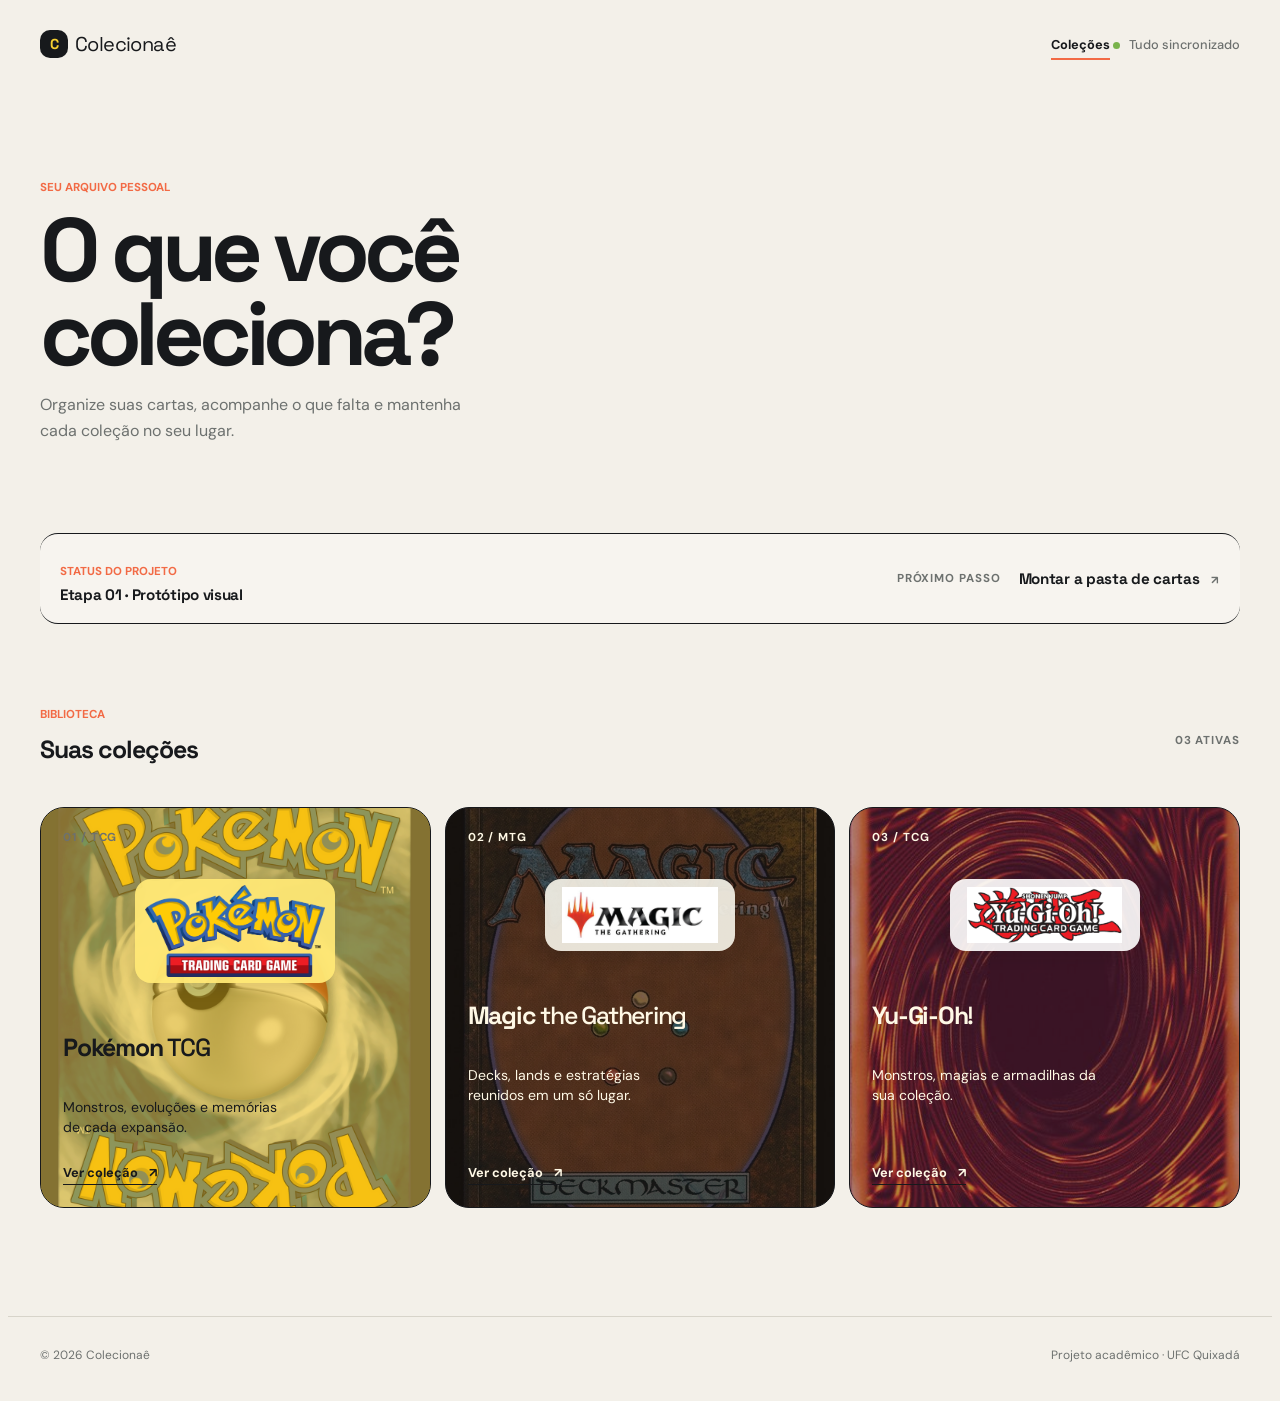
==== index.html @ ff7be31e "feat: adiciona prototipo visual do Colecionae" ====
<!DOCTYPE html>
<html lang="pt-BR">
<head>
    <meta charset="UTF-8">
    <meta name="viewport" content="width=device-width, initial-scale=1.0">
    <title>Colecionaê - Sua Pasta Digital</title>
    <link rel="stylesheet" href="styles.css">
    <link rel="preconnect" href="https://fonts.googleapis.com">
    <link rel="preconnect" href="https://fonts.gstatic.com" crossorigin>
    <link href="https://fonts.googleapis.com/css2?family=DM+Sans:wght@400;500;700&family=Space+Grotesk:wght@500;600;700&display=swap" rel="stylesheet">
</head>
<body>

    <header class="header">
        <div class="container">
            <a class="logo" href="index.html"><span class="logo-mark">C</span> Colecionaê</a>
            <nav class="nav" aria-label="Navegação principal">
                <a class="nav-link active" href="#colecoes">Coleções</a>
                <span class="sync-status"><span class="status-dot"></span> Tudo sincronizado</span>
            </nav>
        </div>
    </header>

    <main class="container">
        <section class="intro" aria-labelledby="page-title">
            <p class="eyebrow">Seu arquivo pessoal</p>
            <h1 id="page-title">O que você coleciona?</h1>
            <p class="intro-copy">Organize suas cartas, acompanhe o que falta e mantenha cada coleção no seu lugar.</p>
        </section>

        <aside class="project-status" aria-label="Status do projeto">
            <div>
                <p class="eyebrow">Status do projeto</p>
                <strong>Etapa 01 · Protótipo visual</strong>
            </div>
            <div class="status-next">
                <span>Próximo passo</span>
                <strong>Montar a pasta de cartas <span aria-hidden="true">↗</span></strong>
            </div>
        </aside>

        <section class="game-selection" id="colecoes" aria-labelledby="collections-title">
            <div class="section-heading">
                <div>
                    <p class="eyebrow">Biblioteca</p>
                    <h2 id="collections-title">Suas coleções</h2>
                </div>
                <span class="collection-count">03 ativas</span>
            </div>

            <div class="game-cards-grid">
                <article class="game-card pokemon">
                    <span class="card-index">01 / TCG</span>
                    <div class="card-logo pokemon-logo">
                        <img src="assets/logos/Pokémon_Trading_Card_Game_logo.svg.webp" alt="Pokémon Trading Card Game">
                    </div>
                    <h3>Pokémon <span>TCG</span></h3>
                    <p>Monstros, evoluções e memórias de cada expansão.</p>
                    <a href="#colecoes" class="btn">Ver coleção <span aria-hidden="true">↗</span></a>
                </article>
                <article class="game-card magic">
                    <span class="card-index">02 / MTG</span>
                    <div class="card-logo magic-logo">
                        <img src="assets/logos/mtg.jpeg" alt="Magic: The Gathering">
                    </div>
                    <h3>Magic <span>the Gathering</span></h3>
                    <p>Decks, lands e estratégias reunidos em um só lugar.</p>
                    <a href="#colecoes" class="btn">Ver coleção <span aria-hidden="true">↗</span></a>
                </article>
                <article class="game-card yugioh">
                    <span class="card-index">03 / TCG</span>
                    <div class="card-logo yugioh-logo">
                        <img src="assets/logos/ygo.png" alt="Yu-Gi-Oh! Trading Card Game">
                    </div>
                    <h3>Yu-Gi-Oh<span>!</span></h3>
                    <p>Monstros, magias e armadilhas da sua coleção.</p>
                    <a href="#colecoes" class="btn">Ver coleção <span aria-hidden="true">↗</span></a>
                </article>
            </div>
        </section>

    </main>

    <footer class="footer">
        <div class="container footer-content">
            <p>© 2026 Colecionaê</p>
            <p>Projeto acadêmico · UFC Quixadá</p>
        </div>
    </footer>

</body>
</html>
---- styles.css ----
:root {
    --ink: #17191c;
    --muted: #6d716f;
    --paper: #f3f0e9;
    --line: #d7d4ca;
    --orange: #f26a45;
    --pokemon-yellow: #f6cf31;
    --magic-red: #b52e30;
    --magic-gold: #e6b958;
    --yugioh-wine: #6d1836;
    --yugioh-gold: #d1a342;
}

* {
    padding: 0;
    box-sizing: border-box;
}

body {
    background: var(--paper);
    color: var(--ink);
    display: flex;
    flex-direction: column;
    min-height: 100vh;
    font-family: 'DM Sans', sans-serif;
}

.container {
    width: 100%;
    margin: 0 auto;
    padding: 0 32px;
}

.header {
    padding: 22px 0;
}
.logo {
    display: inline-flex;
    align-items: center;
    color: var(--ink);
    font-family: 'Space Grotesk', sans-serif;
    font-size: 1.25rem;
    text-decoration: none;
    letter-spacing: -.03em;
}

.header .container,
.footer-content,
.section-heading {
    display: flex;
    align-items: center;
    justify-content: space-between;
}

.header .container,
.footer-content {
    gap: 24px;
}

.logo-mark {
    display: inline-grid;
    width: 28px;
    height: 28px;
    margin-right: 7px;
    place-items: center;
    background: var(--ink);
    color: var(--pokemon-yellow);
    font-size: .9rem;
    font-weight: 700;
    border-radius: 10px;
}
.nav {
    gap: 28px;
    font-size: .8rem;
    font-weight: 700;
}

.nav-link {
    color: var(--ink);
    text-decoration: none;
}

.nav-link.active {
    border-bottom: 2px solid var(--orange);
    padding-bottom: 5px;
}

.sync-status {
    color: var(--muted);
    font-weight: 500;
}

.status-dot {
    display: inline-block;
    width: 7px;
    height: 7px;
    margin-right: 6px;
    background: #79b34b;
    border-radius: 50%;
}

.intro {
    max-width: 700px;
    padding: 88px 0 74px;
}

.eyebrow {
    color: var(--orange);
    font-size: .72rem;
    font-weight: 700;
    text-transform: uppercase;
}

.intro h1 {
    margin: 13px 0 16px;
    font-family: 'Space Grotesk', sans-serif;
    font-size: clamp(3rem, 7vw, 6.2rem);
    line-height: .94;
    letter-spacing: -.07em;
}

.intro-copy {
    max-width: 430px;
    color: var(--muted);
    font-size: 1rem;
    line-height: 1.6;
}

.project-status {
    display: flex;
    align-items: center;
    justify-content: space-between;
    gap: 24px;
    margin-bottom: 72px;
    padding: 18px 20px;
    border-top: 1px solid var(--ink);
    border-bottom: 1px solid var(--ink);
    border-radius: 18px;
    background: rgba(255, 255, 255, .28);
}

.project-status .eyebrow {
    margin-bottom: 5px;
}

.project-status strong {
    font-family: 'Space Grotesk', sans-serif;
    font-size: .95rem;
    letter-spacing: -.02em;
}

.status-next {
    display: flex;
    align-items: center;
    gap: 18px;
    text-align: right;
}

.status-next span {
    color: var(--muted);
    font-size: .72rem;
    font-weight: 700;
    letter-spacing: .08em;
    text-transform: uppercase;
}

.status-next strong span {
    margin-left: 8px;
    font-family: 'DM Sans', sans-serif;
}

.game-selection {
    padding-bottom: 108px;
}

.section-heading {
    margin-bottom: 22px;
}

.section-heading h2 {
    margin-top: 5px;
    font-family: 'Space Grotesk', sans-serif;
    font-size: 1.55rem;
    letter-spacing: -.04em;
}

.collection-count,
.card-index {
    color: var(--muted);
    font-size: .72rem;
    font-weight: 700;
    letter-spacing: .08em;
    text-transform: uppercase;
}

.game-cards-grid {
    display: grid;
    grid-template-columns: repeat(3, 1fr);
    gap: 14px;
}

.game-card {
    min-height: 360px;
    padding: 22px;
    border: 1px solid var(--ink);
    border-radius: 24px;
    overflow: hidden;
    position: relative;
    display: flex;
    flex-direction: column;
    align-items: flex-start;
    transition: transform .25s ease, box-shadow .25s ease;
}

.game-card:hover {
    transform: translateY(-7px) rotate(-.5deg);
    box-shadow: 8px 10px 0 rgba(23, 25, 28, .9);
}

.pokemon {
    background-color: #f3c928;
}

.magic {
    color: #fff9e6;
    background-color: #19171c;
}

.yugioh {
    background-color: #681a39;
}

.game-card::before {
    position: absolute;
    inset: 0;
    z-index: 0;
    content: '';
    background-position: center;
    background-size: cover;
    opacity: .5;
    mix-blend-mode: normal;
}

.game-card::after {
    position: absolute;
    inset: 0;
    z-index: 0;
    content: '';
    opacity: .24;
    pointer-events: none;
}

.pokemon::before {
    background-image: url("assets/templates/pkmn.png");
}

.pokemon::after {
    background: var(--pokemon-yellow);
    mix-blend-mode: multiply;
}

.magic::before {
    background-image: url("assets/templates/Magic_card_back.webp");
}

.magic::after {
    background: var(--magic-red);
    opacity: .2;
    mix-blend-mode: multiply;
}

.yugioh::before {
    background-image: url("assets/templates/ygo.jpg");
}

.yugioh::after {
    background: var(--yugioh-blue);
    opacity: .22;
    mix-blend-mode: multiply;
}

.game-card > * {
    position: relative;
    z-index: 1;
}

.card-logo {
    width: 190px;
    height: 72px;
    align-self: center;
    margin: 34px 0 24px;
    padding: 8px 13px;
    border-radius: 16px;
    overflow: hidden;
    background: rgba(255, 255, 255, .78);
    box-shadow: 0 5px 16px rgba(23, 25, 28, .12);
}

.card-logo img {
    width: 100%;
    height: 100%;
    object-fit: contain;
    object-position: center;
}

.pokemon-logo {
    width: 200px;
    height: 104px;
    padding: 5px 10px;
    background: rgba(255, 232, 117, .94);
    border: 2px solid var(--pokemon-blue);
}

.magic-logo {
    background: rgba(245, 241, 231, .92);
    border-color: var(--magic-gold);
}

.yugioh-logo {
    background: rgba(255, 255, 255, .9);
    border-color: var(--yugioh-gold);
}

.game-card h3 {
    font-family: 'Space Grotesk', sans-serif;
    font-size: 1.55rem;
    letter-spacing: -.05em;
}

.game-card h3 span {
    font-weight: 500;
}

.magic h3,
.magic .card-index,
.magic p,
.magic .btn,
.yugioh h3,
.yugioh .card-index,
.yugioh p,
.yugioh .btn {
    color: #fff9e6;
}

.game-card p {
    max-width: 230px;
    margin: 9px 0 26px;
    font-size: .88rem;
    line-height: 1.45;
}

.btn {
    margin-top: auto;
    color: var(--ink);
    border-bottom: 1px solid var(--ink);
    padding-bottom: 3px;
    text-decoration: none;
    font-size: .8rem;
    font-weight: 700;
    transition: padding .2s ease, background-color .2s ease;
}

.btn:hover {
    padding: 8px 12px 7px;
    border-bottom-color: transparent;
    border-radius: 999px;
    background: rgba(255, 255, 255, .36);
}

.btn span {
    display: inline-block;
    margin-left: 8px;
    transition: transform .2s ease;
}

.footer {
    border-top: 1px solid var(--line);
    color: var(--muted);
    font-size: .75rem;
    padding: 18px 0;
}

@media (max-width: 720px) {
    .container { padding: 0 20px; }
    .nav { gap: 14px; }
    .sync-status { display: none; }
    .intro { padding: 64px 0 56px; }
    .project-status { align-items: flex-start; flex-direction: column; margin-bottom: 56px; }
    .status-next { align-items: flex-start; flex-direction: column; gap: 5px; text-align: left; }
    .game-cards-grid { grid-template-columns: 1fr; }
    .game-card { min-height: 300px; }
    .card-logo { margin-top: 28px; }
    .footer-content { align-items: flex-start; flex-direction: column; gap: 5px; }
}
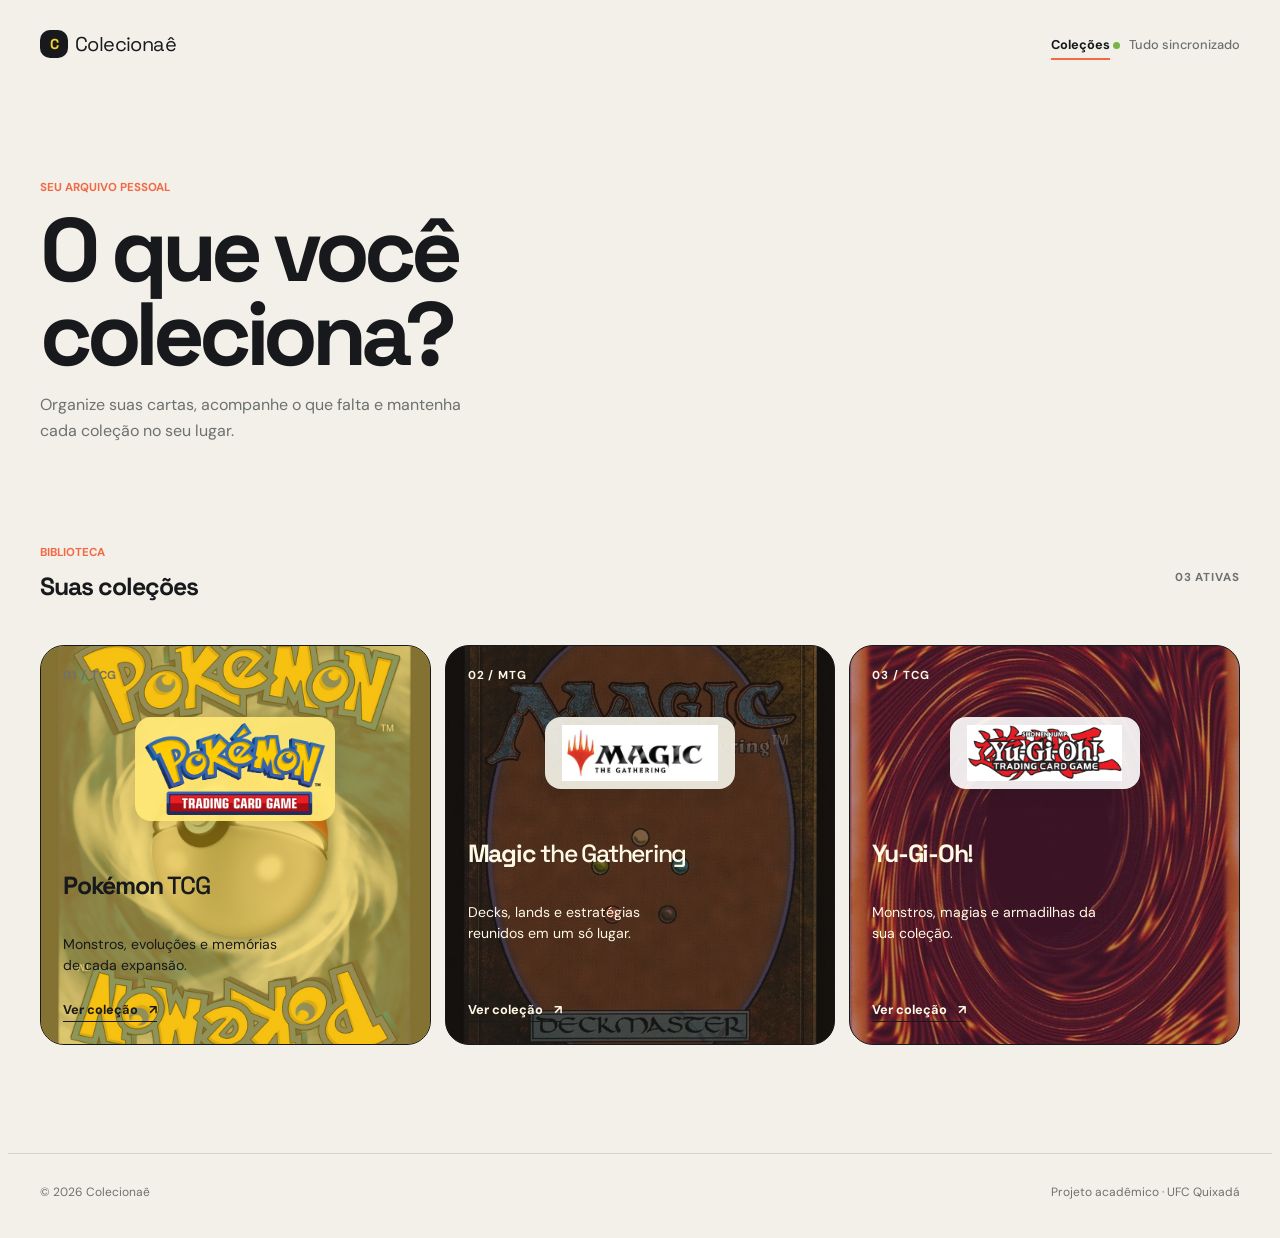
==== commit a1e526f9: "feat: finaliza prototipo navegavel das colecoes" ====
--- a/index.html
+++ b/index.html
@@ -28,17 +28,6 @@
             <p class="intro-copy">Organize suas cartas, acompanhe o que falta e mantenha cada coleção no seu lugar.</p>
         </section>
 
-        <aside class="project-status" aria-label="Status do projeto">
-            <div>
-                <p class="eyebrow">Status do projeto</p>
-                <strong>Etapa 01 · Protótipo visual</strong>
-            </div>
-            <div class="status-next">
-                <span>Próximo passo</span>
-                <strong>Montar a pasta de cartas <span aria-hidden="true">↗</span></strong>
-            </div>
-        </aside>
-
         <section class="game-selection" id="colecoes" aria-labelledby="collections-title">
             <div class="section-heading">
                 <div>
@@ -56,7 +45,7 @@
                     </div>
                     <h3>Pokémon <span>TCG</span></h3>
                     <p>Monstros, evoluções e memórias de cada expansão.</p>
-                    <a href="#colecoes" class="btn">Ver coleção <span aria-hidden="true">↗</span></a>
+                    <a href="pokemon.html" class="btn">Ver coleção <span aria-hidden="true">↗</span></a>
                 </article>
                 <article class="game-card magic">
                     <span class="card-index">02 / MTG</span>
@@ -65,7 +54,7 @@
                     </div>
                     <h3>Magic <span>the Gathering</span></h3>
                     <p>Decks, lands e estratégias reunidos em um só lugar.</p>
-                    <a href="#colecoes" class="btn">Ver coleção <span aria-hidden="true">↗</span></a>
+                    <a href="magic.html" class="btn">Ver coleção <span aria-hidden="true">↗</span></a>
                 </article>
                 <article class="game-card yugioh">
                     <span class="card-index">03 / TCG</span>
@@ -74,7 +63,7 @@
                     </div>
                     <h3>Yu-Gi-Oh<span>!</span></h3>
                     <p>Monstros, magias e armadilhas da sua coleção.</p>
-                    <a href="#colecoes" class="btn">Ver coleção <span aria-hidden="true">↗</span></a>
+                    <a href="yugioh.html" class="btn">Ver coleção <span aria-hidden="true">↗</span></a>
                 </article>
             </div>
         </section>
--- a/styles.css
+++ b/styles.css
@@ -391,4 +391,195 @@
     .game-card { min-height: 300px; }
     .card-logo { margin-top: 28px; }
     .footer-content { align-items: flex-start; flex-direction: column; gap: 5px; }
+}
+
+.back-link {
+    display: inline-block;
+    margin-top: 28px;
+    color: var(--muted);
+    font-size: .8rem;
+    font-weight: 700;
+    text-decoration: none;
+}
+
+.back-link:hover {
+    color: var(--ink);
+}
+
+.collection-hero {
+    display: flex;
+    align-items: flex-end;
+    justify-content: space-between;
+    gap: 32px;
+    padding: 76px 0 52px;
+}
+
+.collection-hero-copy {
+    max-width: 620px;
+}
+
+.collection-hero h1 {
+    margin: 12px 0 16px;
+    font-family: 'Space Grotesk', sans-serif;
+    font-size: clamp(3rem, 8vw, 6.5rem);
+    line-height: .92;
+    letter-spacing: -.07em;
+}
+
+.collection-hero-copy > p:last-child {
+    max-width: 440px;
+    color: var(--muted);
+    line-height: 1.6;
+}
+
+.collection-hero-logo {
+    width: min(290px, 35vw);
+    height: 130px;
+    padding: 12px;
+    object-fit: contain;
+    border: 2px solid var(--pokemon-blue);
+    border-radius: 22px;
+    background: rgba(255, 232, 117, .94);
+}
+
+.magic-collection .collection-hero-logo {
+    border-color: var(--magic-gold);
+    background: rgba(245, 241, 231, .92);
+}
+
+.yugioh-collection .collection-hero-logo {
+    border-color: var(--yugioh-gold);
+    background: rgba(255, 255, 255, .9);
+}
+
+.collection-summary {
+    display: grid;
+    grid-template-columns: repeat(3, 1fr);
+    margin-bottom: 78px;
+    border-top: 1px solid var(--ink);
+    border-bottom: 1px solid var(--ink);
+}
+
+.collection-summary div {
+    display: flex;
+    flex-direction: column;
+    gap: 8px;
+    padding: 18px 20px;
+    border-right: 1px solid var(--line);
+}
+
+.collection-summary div:last-child {
+    border-right: 0;
+}
+
+.collection-summary span {
+    color: var(--muted);
+    font-size: .72rem;
+    font-weight: 700;
+    letter-spacing: .08em;
+    text-transform: uppercase;
+}
+
+.collection-summary strong {
+    font-family: 'Space Grotesk', sans-serif;
+    font-size: 1.8rem;
+}
+
+.binder-section {
+    padding-bottom: 108px;
+    overflow-x: auto;
+}
+
+.binder-grid {
+    display: grid;
+    grid-template-columns: repeat(3, 1fr);
+    grid-template-rows: repeat(3, minmax(260px, auto));
+    gap: 14px;
+    min-width: 720px;
+}
+
+.card-slot {
+    min-height: 260px;
+    padding: 18px;
+    border: 1px solid var(--line);
+    border-radius: 18px;
+    display: flex;
+    flex-direction: column;
+    justify-content: flex-end;
+    position: relative;
+    overflow: hidden;
+}
+
+.card-slot-filled {
+    color: #fff;
+    background: linear-gradient(160deg, rgba(20, 72, 140, .25), rgba(11, 34, 73, .9)), url('assets/templates/pkmn.png') center / cover;
+}
+
+.magic-collection .card-slot-filled {
+    background: linear-gradient(160deg, rgba(154, 28, 40, .25), rgba(25, 23, 28, .94)), url('assets/templates/Magic_card_back.webp') center / cover;
+}
+
+.yugioh-collection .card-slot-filled {
+    background: linear-gradient(160deg, rgba(109, 24, 54, .2), rgba(42, 8, 24, .94)), url('assets/templates/ygo.jpg') center / cover;
+}
+
+.magic-collection .slot-art {
+    color: var(--magic-gold);
+}
+
+.yugioh-collection .slot-art {
+    color: var(--yugioh-gold);
+}
+
+.card-slot-empty {
+    color: var(--muted);
+    justify-content: center;
+    border-style: dashed;
+    background: rgba(255, 255, 255, .24);
+}
+
+.slot-number {
+    position: absolute;
+    top: 16px;
+    right: 18px;
+    font-size: .72rem;
+    font-weight: 700;
+    letter-spacing: .08em;
+}
+
+.slot-art {
+    margin-bottom: auto;
+    padding-top: 34px;
+    color: var(--pokemon-yellow);
+    font-family: 'Space Grotesk', sans-serif;
+    font-size: 1.8rem;
+    font-weight: 700;
+}
+
+.card-slot h3 {
+    font-family: 'Space Grotesk', sans-serif;
+    font-size: 1.2rem;
+}
+
+.card-slot p {
+    margin-top: 5px;
+    font-size: .8rem;
+    line-height: 1.4;
+}
+
+.card-slot-empty strong {
+    color: var(--ink);
+    font-family: 'Space Grotesk', sans-serif;
+}
+
+.card-slot-empty p {
+    max-width: 170px;
+}
+
+@media (max-width: 720px) {
+    .collection-hero { align-items: flex-start; flex-direction: column; padding: 56px 0 40px; }
+    .collection-hero-logo { width: min(290px, 100%); }
+    .collection-summary { grid-template-columns: 1fr; }
+    .collection-summary div { border-right: 0; border-bottom: 1px solid var(--line); }
+    .collection-summary div:last-child { border-bottom: 0; }
 }
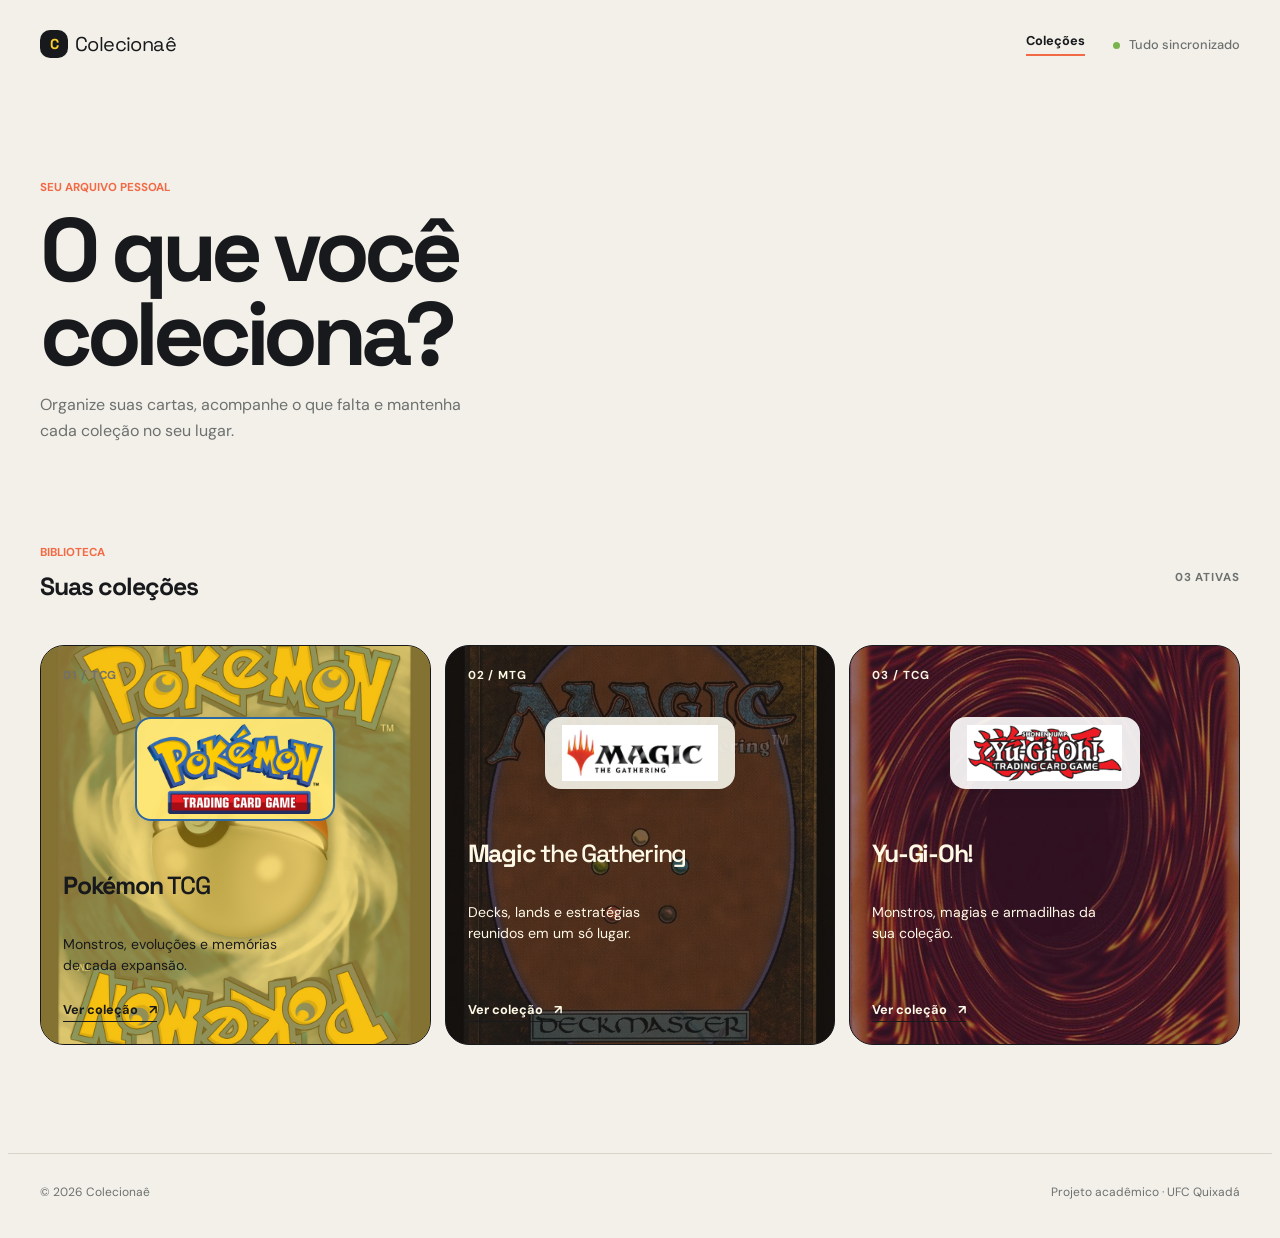
==== commit e0a70502: "Modulariza CSS e torna cards clicáveis" ====
--- a/index.html
+++ b/index.html
@@ -4,7 +4,8 @@
     <meta charset="UTF-8">
     <meta name="viewport" content="width=device-width, initial-scale=1.0">
     <title>Colecionaê - Sua Pasta Digital</title>
-    <link rel="stylesheet" href="styles.css">
+    <link rel="stylesheet" href="css/base.css">
+    <link rel="stylesheet" href="css/home.css">
     <link rel="preconnect" href="https://fonts.googleapis.com">
     <link rel="preconnect" href="https://fonts.gstatic.com" crossorigin>
     <link href="https://fonts.googleapis.com/css2?family=DM+Sans:wght@400;500;700&family=Space+Grotesk:wght@500;600;700&display=swap" rel="stylesheet">
@@ -38,33 +39,33 @@
             </div>
 
             <div class="game-cards-grid">
-                <article class="game-card pokemon">
+                <a class="game-card pokemon" href="pages/pokemon.html" aria-label="Abrir coleção Pokémon TCG">
                     <span class="card-index">01 / TCG</span>
                     <div class="card-logo pokemon-logo">
                         <img src="assets/logos/Pokémon_Trading_Card_Game_logo.svg.webp" alt="Pokémon Trading Card Game">
                     </div>
                     <h3>Pokémon <span>TCG</span></h3>
                     <p>Monstros, evoluções e memórias de cada expansão.</p>
-                    <a href="pokemon.html" class="btn">Ver coleção <span aria-hidden="true">↗</span></a>
-                </article>
-                <article class="game-card magic">
+                    <span class="btn" aria-hidden="true">Ver coleção <span>↗</span></span>
+                </a>
+                <a class="game-card magic" href="pages/magic.html" aria-label="Abrir coleção Magic: The Gathering">
                     <span class="card-index">02 / MTG</span>
                     <div class="card-logo magic-logo">
                         <img src="assets/logos/mtg.jpeg" alt="Magic: The Gathering">
                     </div>
                     <h3>Magic <span>the Gathering</span></h3>
                     <p>Decks, lands e estratégias reunidos em um só lugar.</p>
-                    <a href="magic.html" class="btn">Ver coleção <span aria-hidden="true">↗</span></a>
-                </article>
-                <article class="game-card yugioh">
+                    <span class="btn" aria-hidden="true">Ver coleção <span>↗</span></span>
+                </a>
+                <a class="game-card yugioh" href="pages/yugioh.html" aria-label="Abrir coleção Yu-Gi-Oh!">
                     <span class="card-index">03 / TCG</span>
                     <div class="card-logo yugioh-logo">
                         <img src="assets/logos/ygo.png" alt="Yu-Gi-Oh! Trading Card Game">
                     </div>
                     <h3>Yu-Gi-Oh<span>!</span></h3>
                     <p>Monstros, magias e armadilhas da sua coleção.</p>
-                    <a href="yugioh.html" class="btn">Ver coleção <span aria-hidden="true">↗</span></a>
-                </article>
+                    <span class="btn" aria-hidden="true">Ver coleção <span>↗</span></span>
+                </a>
             </div>
         </section>
 
--- a/css/base.css
+++ b/css/base.css
@@ -0,0 +1,196 @@
+/* Cores compartilhadas */
+:root {
+    --ink: #17191c;
+    --muted: #6d716f;
+    --paper: #f3f0e9;
+    --line: #d7d4ca;
+    --orange: #f26a45;
+    --pokemon-yellow: #f6cf31;
+    --pokemon-blue: #2b67a5;
+    --magic-red: #b52e30;
+    --magic-gold: #e6b958;
+    --yugioh-wine: #6d1836;
+    --yugioh-gold: #d1a342;
+    --yugioh-blue: #263c72;
+}
+
+* {
+    padding: 0;
+    box-sizing: border-box;
+}
+
+body {
+    background: var(--paper);
+    color: var(--ink);
+    display: flex;
+    flex-direction: column;
+    min-height: 100vh;
+    font-family: 'DM Sans', sans-serif;
+}
+
+.container {
+    width: 100%;
+    margin: 0 auto;
+    padding: 0 32px;
+}
+
+.header {
+    padding: 22px 0;
+}
+
+.logo {
+    display: inline-flex;
+    align-items: center;
+    color: var(--ink);
+    font-family: 'Space Grotesk', sans-serif;
+    font-size: 1.25rem;
+    text-decoration: none;
+    letter-spacing: -.03em;
+}
+
+.header .container,
+.footer-content {
+    display: flex;
+    align-items: center;
+    justify-content: space-between;
+    gap: 24px;
+}
+
+.logo-mark {
+    display: inline-grid;
+    width: 28px;
+    height: 28px;
+    margin-right: 7px;
+    place-items: center;
+    background: var(--ink);
+    color: var(--pokemon-yellow);
+    font-size: .9rem;
+    font-weight: 700;
+    border-radius: 10px;
+}
+
+.nav {
+    display: flex;
+    align-items: center;
+    gap: 28px;
+    font-size: .8rem;
+    font-weight: 700;
+}
+
+.nav-link {
+    color: var(--ink);
+    text-decoration: none;
+}
+
+.nav-link.active {
+    border-bottom: 2px solid var(--orange);
+    padding-bottom: 5px;
+}
+
+.sync-status {
+    color: var(--muted);
+    font-weight: 500;
+}
+
+.status-dot {
+    display: inline-block;
+    width: 7px;
+    height: 7px;
+    margin-right: 6px;
+    background: #79b34b;
+    border-radius: 50%;
+}
+
+.section-heading {
+    display: flex;
+    align-items: center;
+    justify-content: space-between;
+    margin-bottom: 22px;
+}
+
+.section-heading h2 {
+    margin-top: 5px;
+    font-family: 'Space Grotesk', sans-serif;
+    font-size: 1.55rem;
+    letter-spacing: -.04em;
+}
+
+.eyebrow {
+    color: var(--orange);
+    font-size: .72rem;
+    font-weight: 700;
+    text-transform: uppercase;
+}
+
+.collection-count,
+.card-index {
+    color: var(--muted);
+    font-size: .72rem;
+    font-weight: 700;
+    letter-spacing: .08em;
+    text-transform: uppercase;
+}
+
+.btn {
+    margin-top: auto;
+    color: var(--ink);
+    border-bottom: 1px solid var(--ink);
+    padding-bottom: 3px;
+    text-decoration: none;
+    font-size: .8rem;
+    font-weight: 700;
+    transition: padding .2s ease, background-color .2s ease;
+}
+
+.btn:hover {
+    padding: 8px 12px 7px;
+    border-bottom-color: transparent;
+    border-radius: 999px;
+    background: rgba(255, 255, 255, .36);
+}
+
+.btn span {
+    display: inline-block;
+    margin-left: 8px;
+    transition: transform .2s ease;
+}
+
+.back-link {
+    display: inline-block;
+    margin-top: 28px;
+    color: var(--muted);
+    font-size: .8rem;
+    font-weight: 700;
+    text-decoration: none;
+}
+
+.back-link:hover {
+    color: var(--ink);
+}
+
+.footer {
+    border-top: 1px solid var(--line);
+    color: var(--muted);
+    font-size: .75rem;
+    padding: 18px 0;
+}
+
+@media (max-width: 720px) {
+    .container {
+        padding: 0 20px;
+    }
+
+    .nav {
+        gap: 14px;
+    }
+
+    .sync-status {
+        display: none;
+    }
+
+    .footer-content {
+        align-items: flex-start;
+        flex-direction: column;
+        gap: 5px;
+    }
+}
--- a/css/home.css
+++ b/css/home.css
@@ -0,0 +1,261 @@
+.intro {
+    max-width: 700px;
+    padding: 88px 0 74px;
+}
+
+.intro h1 {
+    margin: 13px 0 16px;
+    font-family: 'Space Grotesk', sans-serif;
+    font-size: clamp(3rem, 7vw, 6.2rem);
+    line-height: .94;
+    letter-spacing: -.07em;
+}
+
+.intro-copy {
+    max-width: 430px;
+    color: var(--muted);
+    font-size: 1rem;
+    line-height: 1.6;
+}
+
+.project-status {
+    display: flex;
+    align-items: center;
+    justify-content: space-between;
+    gap: 24px;
+    margin-bottom: 72px;
+    padding: 18px 20px;
+    border-top: 1px solid var(--ink);
+    border-bottom: 1px solid var(--ink);
+    border-radius: 18px;
+    background: rgba(255, 255, 255, .28);
+}
+
+.project-status .eyebrow {
+    margin-bottom: 5px;
+}
+
+.project-status strong {
+    font-family: 'Space Grotesk', sans-serif;
+    font-size: .95rem;
+    letter-spacing: -.02em;
+}
+
+.status-next {
+    display: flex;
+    align-items: center;
+    gap: 18px;
+    text-align: right;
+}
+
+.status-next span {
+    color: var(--muted);
+    font-size: .72rem;
+    font-weight: 700;
+    letter-spacing: .08em;
+    text-transform: uppercase;
+}
+
+.status-next strong span {
+    margin-left: 8px;
+    font-family: 'DM Sans', sans-serif;
+}
+
+.game-selection {
+    padding-bottom: 108px;
+}
+
+.game-cards-grid {
+    display: grid;
+    grid-template-columns: repeat(3, 1fr);
+    gap: 14px;
+}
+
+.game-card {
+    min-height: 360px;
+    padding: 22px;
+    border: 1px solid var(--ink);
+    border-radius: 24px;
+    overflow: hidden;
+    position: relative;
+    display: flex;
+    flex-direction: column;
+    align-items: flex-start;
+    color: inherit;
+    text-decoration: none;
+    transition: transform .25s ease, box-shadow .25s ease;
+}
+
+.game-card:focus-visible {
+    outline: 3px solid var(--orange);
+    outline-offset: 4px;
+}
+
+.game-card:hover {
+    transform: translateY(-7px) rotate(-.5deg);
+    box-shadow: 8px 10px 0 rgba(23, 25, 28, .9);
+}
+
+.game-card::before {
+    position: absolute;
+    inset: 0;
+    z-index: 0;
+    content: '';
+    background-position: center;
+    background-size: cover;
+    opacity: .5;
+    mix-blend-mode: normal;
+}
+
+.game-card::after {
+    position: absolute;
+    inset: 0;
+    z-index: 0;
+    content: '';
+    opacity: .24;
+    pointer-events: none;
+}
+
+.game-card > * {
+    position: relative;
+    z-index: 1;
+}
+
+.card-logo {
+    width: 190px;
+    height: 72px;
+    align-self: center;
+    margin: 34px 0 24px;
+    padding: 8px 13px;
+    border-radius: 16px;
+    overflow: hidden;
+    background: rgba(255, 255, 255, .78);
+    box-shadow: 0 5px 16px rgba(23, 25, 28, .12);
+}
+
+.card-logo img {
+    width: 100%;
+    height: 100%;
+    object-fit: contain;
+    object-position: center;
+}
+
+.game-card h3 {
+    font-family: 'Space Grotesk', sans-serif;
+    font-size: 1.55rem;
+    letter-spacing: -.05em;
+}
+
+.game-card h3 span {
+    font-weight: 500;
+}
+
+.game-card p {
+    max-width: 230px;
+    margin: 9px 0 26px;
+    font-size: .88rem;
+    line-height: 1.45;
+}
+
+/* Aparência dos jogos nos cards da página inicial */
+.game-card.pokemon {
+    background-color: #f3c928;
+}
+
+.game-card.magic {
+    color: #fff9e6;
+    background-color: #19171c;
+}
+
+.game-card.yugioh {
+    background-color: #681a39;
+}
+
+.game-card.pokemon::before {
+    background-image: url('../assets/backgrounds/pkmn.png');
+}
+
+.game-card.pokemon::after {
+    background: var(--pokemon-yellow);
+    mix-blend-mode: multiply;
+}
+
+.game-card.magic::before {
+    background-image: url('../assets/backgrounds/Magic_card_back.webp');
+}
+
+.game-card.magic::after {
+    background: var(--magic-red);
+    opacity: .2;
+    mix-blend-mode: multiply;
+}
+
+.game-card.yugioh::before {
+    background-image: url('../assets/backgrounds/ygo.jpg');
+}
+
+.game-card.yugioh::after {
+    background: var(--yugioh-blue);
+    opacity: .22;
+    mix-blend-mode: multiply;
+}
+
+.game-card .pokemon-logo {
+    width: 200px;
+    height: 104px;
+    padding: 5px 10px;
+    background: rgba(255, 232, 117, .94);
+    border: 2px solid var(--pokemon-blue);
+}
+
+.game-card .magic-logo {
+    background: rgba(245, 241, 231, .92);
+    border-color: var(--magic-gold);
+}
+
+.game-card .yugioh-logo {
+    background: rgba(255, 255, 255, .9);
+    border-color: var(--yugioh-gold);
+}
+
+.game-card.magic h3,
+.game-card.magic .card-index,
+.game-card.magic p,
+.game-card.magic .btn,
+.game-card.yugioh h3,
+.game-card.yugioh .card-index,
+.game-card.yugioh p,
+.game-card.yugioh .btn {
+    color: #fff9e6;
+}
+
+@media (max-width: 720px) {
+    .intro {
+        padding: 64px 0 56px;
+    }
+
+    .project-status {
+        align-items: flex-start;
+        flex-direction: column;
+        margin-bottom: 56px;
+    }
+
+    .status-next {
+        align-items: flex-start;
+        flex-direction: column;
+        gap: 5px;
+        text-align: left;
+    }
+
+    .game-cards-grid {
+        grid-template-columns: 1fr;
+    }
+
+    .game-card {
+        min-height: 300px;
+    }
+
+    .card-logo {
+        margin-top: 28px;
+    }
+}
